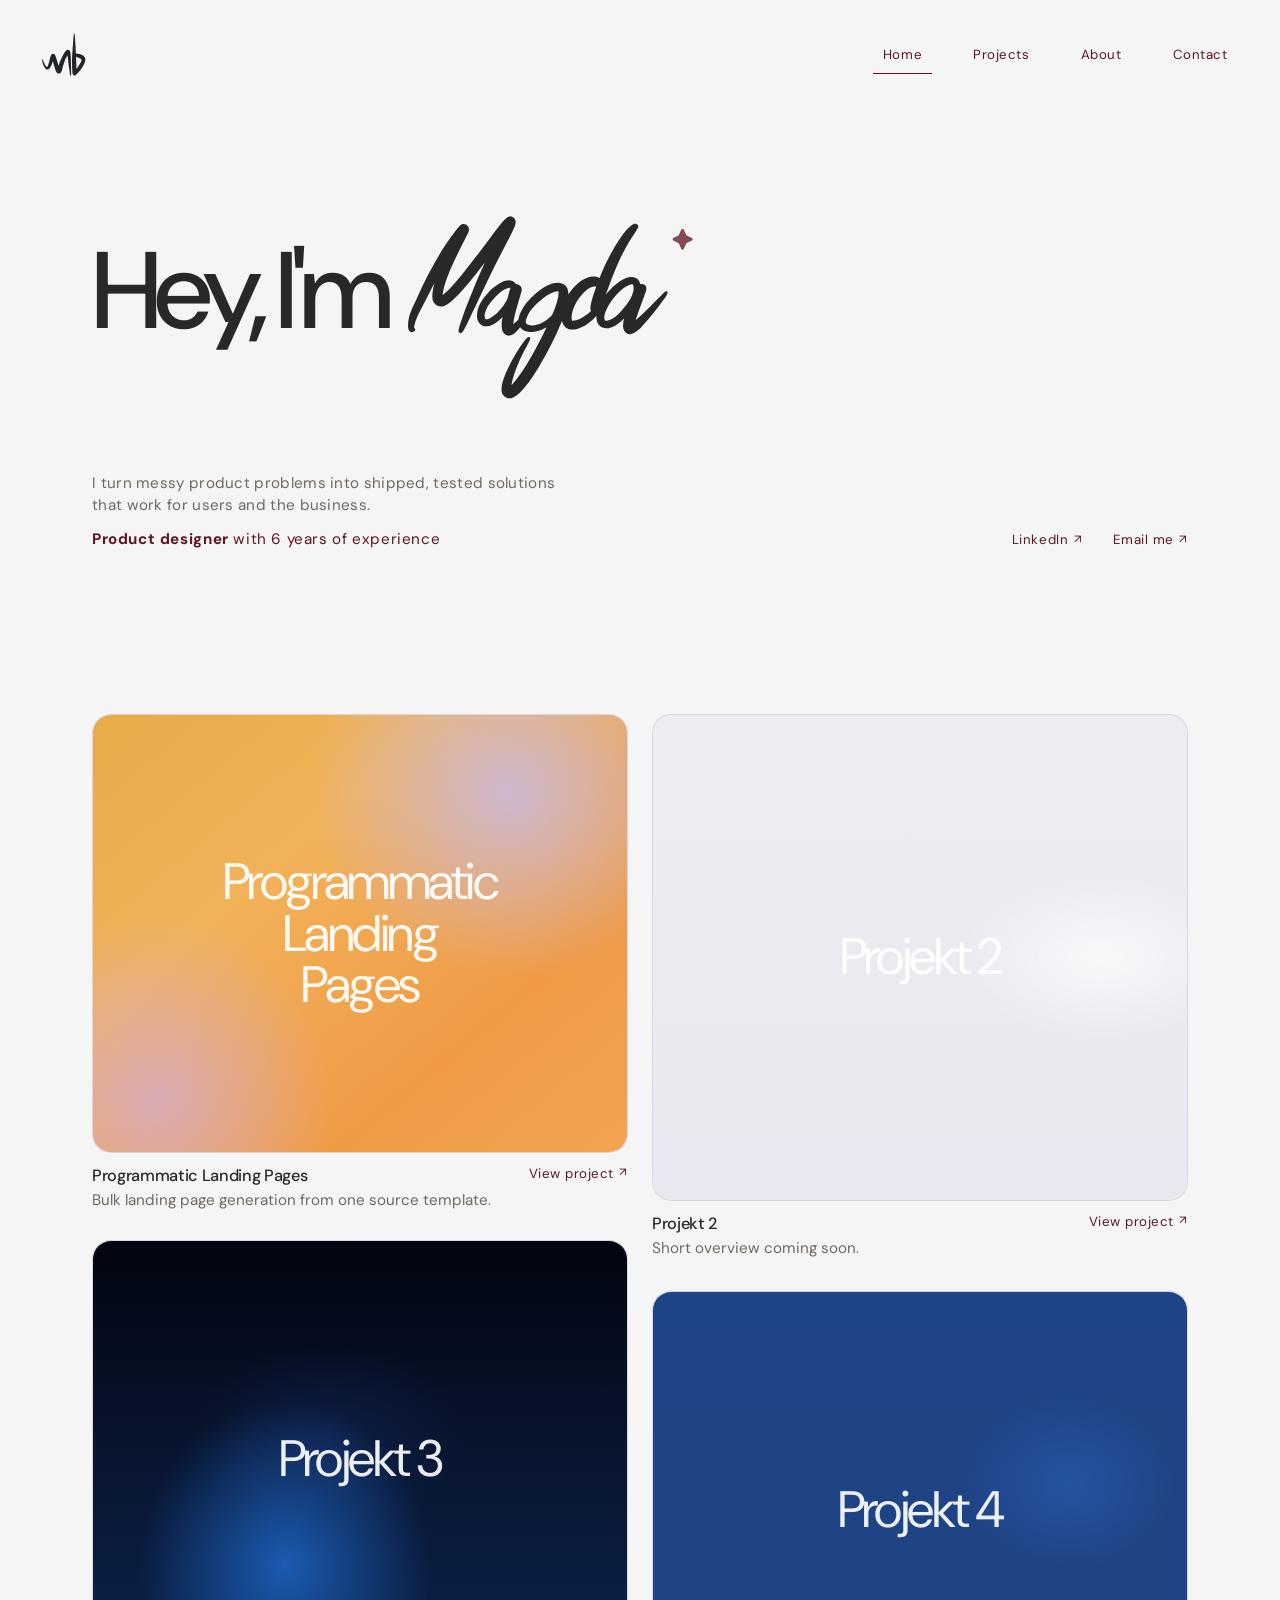
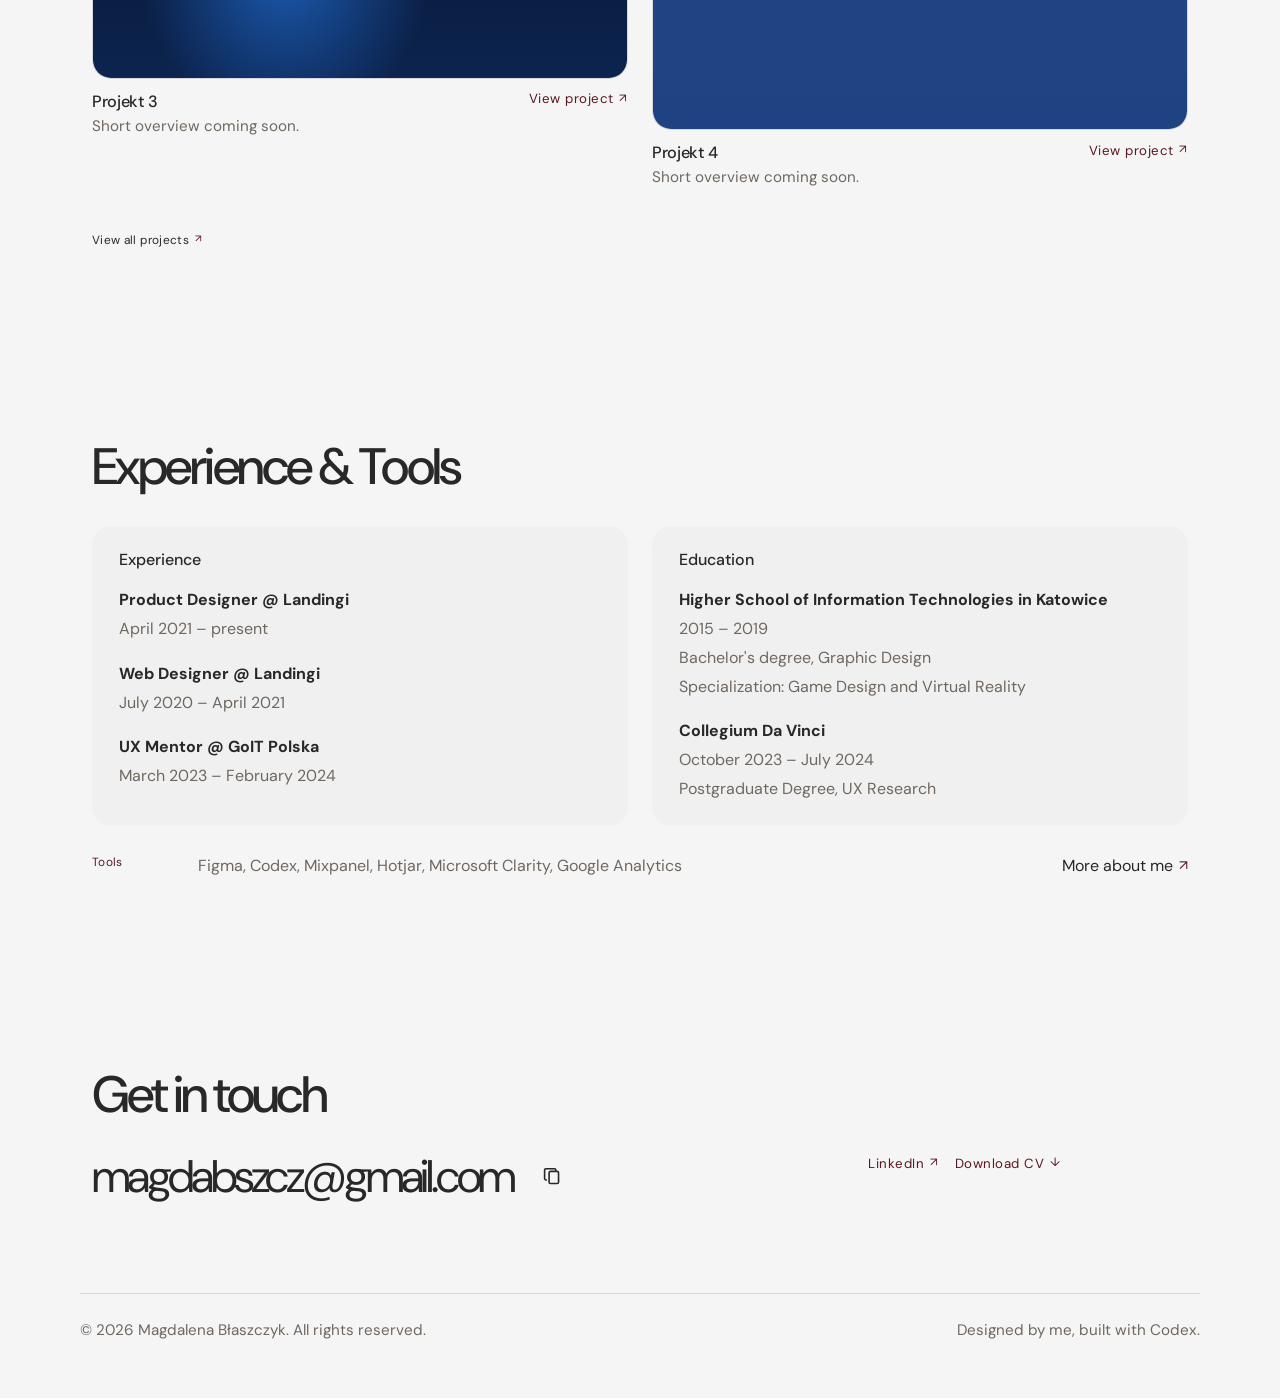
==== index.html @ 161ae2fd "Initial portfolio website" ====
<!DOCTYPE html>
<html lang="en">
  <head>
    <meta charset="UTF-8" />
    <meta name="viewport" content="width=device-width, initial-scale=1.0" />
    <title>Magdalena Błaszczyk | Product Designer</title>
    <meta
      name="description"
      content="Editorial portfolio website for Magdalena Błaszczyk, Product Designer."
    />
    <link rel="preconnect" href="https://fonts.googleapis.com" />
    <link rel="preconnect" href="https://fonts.gstatic.com" crossorigin />
    <link
      href="https://fonts.googleapis.com/css2?family=DM+Sans:wght@400;500;700&display=swap"
      rel="stylesheet"
    />
    <link
      href="https://cdn.jsdelivr.net/npm/bootstrap@5.3.3/dist/css/bootstrap.min.css"
      rel="stylesheet"
      integrity="sha384-QWTKZyjpPEjISv5WaRU9OFeRpok6YctnYmDr5pNlyT2bRjXh0JMhjY6hW+ALEwIH"
      crossorigin="anonymous"
    />
    <link rel="stylesheet" href="styles.css" />
  </head>
  <body data-page="home">
    <header class="site-header" id="site-header">
      <div class="container">
        <div class="header-shell">
          <a class="brand-mark" href="index.html" aria-label="Go to home page">
            <!-- TODO: Replace assets/logo.svg with your own final logo file if needed. -->
            <img
              src="assets/logo.svg"
              alt="Magdalena Błaszczyk logo"
              class="brand-logo"
              onerror="this.replaceWith(Object.assign(document.createElement('span'), {className: 'brand-fallback', textContent: 'MB'}));"
            />
          </a>

          <button
            class="nav-toggle"
            type="button"
            aria-expanded="false"
            aria-controls="site-nav"
            aria-label="Open navigation"
          >
            <span></span>
            <span></span>
          </button>

          <nav class="site-nav" id="site-nav" aria-label="Primary">
            <a class="nav-link is-active" href="index.html">Home</a>
            <a class="nav-link" href="projects.html">Projects</a>
            <a class="nav-link" href="about.html">About</a>
            <a class="nav-link" href="#contact">Contact</a>
          </nav>
        </div>
      </div>
    </header>

    <main id="main-content">
      <section class="hero-section section-space">
        <div class="container">
          <div class="hero-composition">
            <div class="hero-aside reveal">
              <h1 class="hero-title">
                <span class="hero-title-animated">
                  <span class="hero-title-hover-target" data-hover-name>
                    <span class="hero-title-text">Hey, I'm</span>
                    <span class="hero-name-hover">
                      <img
                        class="hero-name-image"
                        src="assets/images/magda-signature.svg"
                        alt="Magda"
                      />
                      <img
                        class="hero-name-star"
                        src="assets/images/star-accent.svg"
                        alt=""
                        aria-hidden="true"
                      />
                    </span>
                  </span>
                </span>
              </h1>
              <span class="hero-name-tooltip" data-name-tooltip>
                <span>On paper: Magdalena Błaszczyk.</span>
                <span>In real life: Magda.</span>
              </span>
            </div>
            <div class="hero-subcontent reveal">
              <p class="hero-meta-copy">
                I turn messy product problems into shipped, tested solutions that work for users and the business.
              </p>
              <div class="hero-bottom-row">
                <p class="hero-experience"><strong>Product designer</strong> with 6 years of experience</p>
                <div class="hero-meta-links" aria-label="Direct contact links">
                  <a
                    class="hero-meta-link"
                    href="https://www.linkedin.com/in/magdalenablaszczyk/"
                    target="_blank"
                    rel="noreferrer"
                  >
                    <span>LinkedIn</span>
                    <span class="hero-meta-link-icon" aria-hidden="true">↗</span>
                  </a>
                  <a class="hero-meta-link" href="mailto:magdabszcz@gmail.com" target="_blank" rel="noreferrer">
                    <span>Email me</span>
                    <span class="hero-meta-link-icon" aria-hidden="true">↗</span>
                  </a>
                </div>
              </div>
            </div>
          </div>
        </div>
      </section>

      <section class="section-space section-project-archive" aria-label="Featured projects">
        <div class="container">
          <div class="project-archive-grid">
            <!-- TODO: Replace placeholder visuals and short descriptions with real project content. -->
            <article class="archive-project reveal">
              <a
                class="archive-project-visual archive-project-visual-one"
                href="projects/programmatic-landing-pages/index.html"
                aria-label="Open Programmatic Landing Pages case study"
                data-cursor-tooltip="View project details"
              >
                <span class="archive-project-image-copy">Programmatic Landing Pages</span>
              </a>
              <div class="archive-project-meta">
                <div class="archive-project-copy">
                  <h2 class="archive-project-title">
                    <a href="projects/programmatic-landing-pages/index.html">Programmatic Landing Pages</a>
                  </h2>
                  <p class="archive-project-description">
                    Bulk landing page generation from one source template.
                  </p>
                </div>
                <a class="hero-meta-link archive-project-link" href="projects/programmatic-landing-pages/index.html">
                  <span>View project</span>
                  <span class="hero-meta-link-icon" aria-hidden="true">↗</span>
                </a>
              </div>
            </article>

            <!-- TODO: Add final project image and short description. -->
            <article class="archive-project reveal">
              <a
                class="archive-project-visual archive-project-visual-two"
                href="project-detail.html"
                aria-label="Open Projekt 2 case study"
                data-cursor-tooltip="View project details"
              >
                <span class="archive-project-image-copy">Projekt 2</span>
              </a>
              <div class="archive-project-meta">
                <div class="archive-project-copy">
                  <h2 class="archive-project-title"><a href="project-detail.html">Projekt 2</a></h2>
                  <p class="archive-project-description">Short overview coming soon.</p>
                </div>
                <a class="hero-meta-link archive-project-link" href="project-detail.html">
                  <span>View project</span>
                  <span class="hero-meta-link-icon" aria-hidden="true">↗</span>
                </a>
              </div>
            </article>

            <!-- TODO: Add final project image and short description. -->
            <article class="archive-project reveal">
              <a
                class="archive-project-visual archive-project-visual-three"
                href="project-detail.html"
                aria-label="Open Projekt 3 case study"
                data-cursor-tooltip="View project details"
              >
                <span class="archive-project-image-copy">Projekt 3</span>
              </a>
              <div class="archive-project-meta">
                <div class="archive-project-copy">
                  <h2 class="archive-project-title"><a href="project-detail.html">Projekt 3</a></h2>
                  <p class="archive-project-description">Short overview coming soon.</p>
                </div>
                <a class="hero-meta-link archive-project-link" href="project-detail.html">
                  <span>View project</span>
                  <span class="hero-meta-link-icon" aria-hidden="true">↗</span>
                </a>
              </div>
            </article>

            <!-- TODO: Add final project image and short description. -->
            <article class="archive-project reveal">
              <a
                class="archive-project-visual archive-project-visual-four"
                href="project-detail.html"
                aria-label="Open Projekt 4 case study"
                data-cursor-tooltip="View project details"
              >
                <span class="archive-project-image-copy">Projekt 4</span>
              </a>
              <div class="archive-project-meta">
                <div class="archive-project-copy">
                  <h2 class="archive-project-title"><a href="project-detail.html">Projekt 4</a></h2>
                  <p class="archive-project-description">Short overview coming soon.</p>
                </div>
                <a class="hero-meta-link archive-project-link" href="project-detail.html">
                  <span>View project</span>
                  <span class="hero-meta-link-icon" aria-hidden="true">↗</span>
                </a>
              </div>
            </article>
          </div>

          <div class="section-link archive-projects-more reveal">
            <a href="projects.html">View all projects</a>
          </div>
        </div>
      </section>

      <section class="section-space" aria-labelledby="about-preview-title">
        <div class="container">
          <div class="about-snapshot reveal">
            <div class="section-heading snapshot-heading">
              <h2 id="about-preview-title">Experience &amp; Tools</h2>
            </div>
            <div class="snapshot-columns">
              <article class="snapshot-card">
                <h3 class="snapshot-card-title">Experience</h3>
                <div class="snapshot-value snapshot-list">
                  <div class="snapshot-entry">
                    <p class="snapshot-entry-title">Product Designer @ Landingi</p>
                    <p>April 2021 – present</p>
                  </div>
                  <div class="snapshot-entry">
                    <p class="snapshot-entry-title">Web Designer @ Landingi</p>
                    <p>July 2020 – April 2021</p>
                  </div>
                  <div class="snapshot-entry">
                    <p class="snapshot-entry-title">UX Mentor @ GoIT Polska</p>
                    <p>March 2023 – February 2024</p>
                  </div>
                </div>
              </article>
              <article class="snapshot-card">
                <h3 class="snapshot-card-title">Education</h3>
                <div class="snapshot-value snapshot-list">
                  <div class="snapshot-entry">
                    <p class="snapshot-entry-title">
                      Higher School of Information Technologies in Katowice
                    </p>
                    <p>2015 – 2019</p>
                    <p>Bachelor's degree, Graphic Design</p>
                    <p>Specialization: Game Design and Virtual Reality</p>
                  </div>
                  <div class="snapshot-entry">
                    <p class="snapshot-entry-title">Collegium Da Vinci</p>
                    <p>October 2023 – July 2024</p>
                    <p>Postgraduate Degree, UX Research</p>
                  </div>
                </div>
              </article>
            </div>
            <div class="snapshot-tools-row">
              <div class="snapshot-tools-copy">
                <p class="label">Tools</p>
                <p>Figma, Codex, Mixpanel, Hotjar, Microsoft Clarity, Google Analytics</p>
              </div>
              <a class="text-link" href="about.html">More about me</a>
            </div>
          </div>
        </div>
      </section>

      <section class="section-space" id="contact" aria-labelledby="contact-title">
        <div class="container">
          <div class="contact-section reveal">
            <div class="contact-intro">
              <h2 id="contact-title">Get in touch</h2>
            </div>
            <div class="contact-grid">
              <div class="contact-primary">
                <div class="contact-email-row">
                  <a
                    class="contact-email contact-email-link"
                    href="mailto:magdabszcz@gmail.com"
                    target="_blank"
                    rel="noreferrer"
                    data-cursor-tooltip="Don't be shy and say hi"
                    >magdabszcz@gmail.com</a
                  >
                  <div class="contact-copy-wrap">
                    <button
                      class="contact-copy-icon"
                      type="button"
                      aria-label="Copy email"
                      data-copy-email
                    >
                      <svg viewBox="0 0 24 24" aria-hidden="true" focusable="false">
                        <path
                          d="M9 7.5C9 6.67157 9.67157 6 10.5 6H18C18.8284 6 19.5 6.67157 19.5 7.5V18C19.5 18.8284 18.8284 19.5 18 19.5H10.5C9.67157 19.5 9 18.8284 9 18V7.5Z"
                        ></path>
                        <path
                          d="M6 15.5H5.5C4.67157 15.5 4 14.8284 4 14V4.5C4 3.67157 4.67157 3 5.5 3H15C15.8284 3 16.5 3.67157 16.5 4.5V5"
                        ></path>
                      </svg>
                    </button>
                    <p class="copy-feedback" data-copy-feedback aria-live="polite">Copy email</p>
                  </div>
                </div>
              </div>
              <div class="contact-links">
                <a
                  class="hero-meta-link contact-side-link"
                  href="https://www.linkedin.com/in/magdalenablaszczyk/"
                  target="_blank"
                  rel="noreferrer"
                >
                  <span>LinkedIn</span>
                  <span class="hero-meta-link-icon" aria-hidden="true">↗</span>
                </a>
                <!-- TODO: Replace the placeholder CV file at assets/Magdalena-Blaszczyk-CV.pdf with your real CV. -->
                <a
                  class="hero-meta-link contact-side-link"
                  href="assets/Magdalena-Blaszczyk-CV.pdf"
                  target="_blank"
                  rel="noreferrer"
                >
                  <span>Download CV</span>
                  <span class="hero-meta-link-icon" aria-hidden="true">↓</span>
                </a>
              </div>
            </div>
          </div>
        </div>
      </section>
    </main>

    <footer class="site-footer">
      <div class="container footer-shell">
        <p>© 2026 Magdalena Błaszczyk. All rights reserved.</p>
        <p>Designed by me, built with Codex.</p>
      </div>
    </footer>

    <script src="script.js"></script>
  </body>
</html>
---- styles.css ----
:root {
  --bg: #f5f5f5;
  --bg-soft: #fafafa;
  --surface: rgba(255, 255, 255, 0.84);
  --surface-strong: rgba(255, 255, 255, 0.94);
  --text: #282828;
  --muted: #6f6861;
  --line: rgba(30, 29, 27, 0.13);
  --line-soft: rgba(30, 29, 27, 0.08);
  --accent: #5a1622;
  --accent-soft: rgba(90, 22, 34, 0.08);
  --shadow: 0 18px 40px rgba(30, 29, 27, 0.04);
  --radius: 6px;
  --radius-sm: 6px;
  --container: 1120px;
  --header-container: 1260px;
  --header-height: 88px;
  --transition: 220ms ease;
}

*,
*::before,
*::after {
  box-sizing: border-box;
}

html {
  scroll-behavior: smooth;
}

body {
  margin: 0;
  font-family: "DM Sans", Inter, "Helvetica Neue", Arial, sans-serif;
  background: var(--bg);
  color: var(--text);
  line-height: 1.6;
  text-rendering: optimizeLegibility;
  min-height: 100vh;
  position: relative;
}

body::before {
  content: "";
  position: fixed;
  inset: 0;
  pointer-events: none;
  opacity: 0.045;
  background-image:
    radial-gradient(circle at 20% 20%, rgba(30, 29, 27, 0.06) 0.55px, transparent 0.8px),
    radial-gradient(circle at 50% 50%, rgba(30, 29, 27, 0.02) 0.35px, transparent 0.68px);
  background-size: 18px 18px, 22px 22px;
}

body.nav-open {
  overflow: hidden;
}

img {
  max-width: 100%;
  display: block;
}

a,
button {
  transition:
    color var(--transition),
    background-color var(--transition),
    border-color var(--transition),
    transform var(--transition),
    box-shadow var(--transition),
    opacity var(--transition);
}

a {
  color: inherit;
  text-decoration: none;
}

a:hover {
  color: var(--accent);
}

button {
  font: inherit;
  cursor: pointer;
}

a:focus-visible,
button:focus-visible {
  outline: 2px solid var(--accent);
  outline-offset: 4px;
}

.container {
  max-width: var(--container);
}

.site-header .container {
  max-width: var(--header-container);
}

.section-space {
  padding: 5.75rem 0;
}

.section-tight-top {
  padding-top: 1rem;
}

.site-header {
  position: sticky;
  top: 0;
  z-index: 30;
  padding: 1rem 0;
}

.header-shell {
  display: flex;
  align-items: center;
  justify-content: space-between;
  gap: 1rem;
  padding: 0.68rem 1.15rem 0.68rem 0.85rem;
  background: transparent;
  backdrop-filter: blur(0);
  -webkit-backdrop-filter: blur(0);
  border: 2px solid transparent;
  border-radius: 100px;
  box-shadow: none;
  min-height: 72px;
  transition:
    background-color var(--transition),
    backdrop-filter var(--transition),
    border-color var(--transition),
    box-shadow var(--transition),
    min-height var(--transition),
    padding var(--transition);
}

.site-header.is-scrolled .header-shell,
.site-header.is-open .header-shell {
  background: rgba(255, 255, 255, 0.85);
  backdrop-filter: blur(12px);
  -webkit-backdrop-filter: blur(12px);
  border-color: rgba(255, 255, 255, 0.15);
  box-shadow: 0 14px 34px rgba(30, 29, 27, 0.05);
  min-height: 64px;
  padding-top: 0.5rem;
  padding-bottom: 0.5rem;
}

.brand-mark {
  flex-shrink: 0;
}

.brand-logo,
.brand-fallback {
  width: 52px;
  height: 52px;
  border-radius: 12px;
}

.brand-fallback {
  display: inline-flex;
  align-items: center;
  justify-content: center;
  background: var(--surface-strong);
  border: 1px solid var(--line);
  color: var(--accent);
  font-weight: 700;
  letter-spacing: 0.06em;
}

.site-nav {
  display: flex;
  align-items: center;
  gap: 1.9rem;
}

.nav-link {
  position: relative;
  display: inline-flex;
  align-items: center;
  padding: 0.45rem 0.65rem;
  border-radius: 999px;
  color: var(--accent);
  text-transform: none;
  letter-spacing: 0.04em;
  font-size: 0.83rem;
  line-height: 1;
  transition:
    color var(--transition),
    background-color var(--transition);
}

.nav-link::after {
  content: "";
  position: absolute;
  left: 0;
  bottom: -0.32rem;
  width: 100%;
  height: 1px;
  background: currentColor;
  transform: scaleX(0);
  transform-origin: left center;
  transition: transform 220ms ease;
}

.nav-link.is-active,
.nav-link:hover,
.nav-link:focus-visible {
  color: var(--accent);
}

.nav-link.is-active::after,
.nav-link:hover::after,
.nav-link:focus-visible::after {
  transform: scaleX(1);
}

.nav-toggle {
  display: none;
  width: 52px;
  height: 52px;
  border-radius: 50%;
  border: 1px solid var(--line);
  background: transparent;
  padding: 0;
  align-items: center;
  justify-content: center;
  flex-direction: column;
  gap: 0.32rem;
}

.nav-toggle span {
  width: 18px;
  height: 1.5px;
  background: var(--text);
  display: block;
}

.hero-section {
  padding-top: 5rem;
  position: relative;
}

.hero-composition {
  display: grid;
  grid-template-columns: 1fr;
  gap: 0;
  align-items: start;
  position: relative;
  z-index: 1;
  min-height: 400px;
}

.hero-aside {
  min-width: 0;
  padding-top: 0.65rem;
  padding-left: 0;
}

.hero-subcontent {
  display: flex;
  flex-direction: column;
  gap: 1rem;
  margin-top: 2.15rem;
  min-width: 0;
}

.hero-meta-copy {
  margin: 0;
  max-width: 30.5rem;
  color: var(--muted);
  font-size: 0.95rem;
  line-height: 1.4;
  text-transform: none;
  letter-spacing: 0.02em;
}

.hero-bottom-row {
  display: flex;
  align-items: center;
  justify-content: space-between;
  gap: 2rem;
  width: 100%;
}

.hero-meta-links {
  display: flex;
  align-items: center;
  justify-content: flex-end;
  gap: 1.9rem;
}

.hero-meta-link {
  position: relative;
  display: inline-flex;
  align-items: center;
  gap: 0.35rem;
  color: var(--accent);
  text-transform: none;
  letter-spacing: 0.04em;
  font-size: 0.83rem;
  line-height: 1;
}

.hero-meta-link::after {
  content: "";
  position: absolute;
  left: 0;
  bottom: -0.32rem;
  width: 100%;
  height: 1px;
  background: currentColor;
  transform: scaleX(0);
  transform-origin: left center;
  transition: transform 220ms ease;
}

.hero-meta-link-icon {
  font-size: 0.9em;
  line-height: 1;
}

.hero-meta-link:hover,
.hero-meta-link:focus-visible {
  color: var(--accent);
}

.hero-meta-link:hover::after,
.hero-meta-link:focus-visible::after {
  transform: scaleX(1);
}

.eyebrow,
.label,
.project-number,
.timeline-years,
.back-link,
.section-link a,
.project-record-label {
  color: var(--accent);
  text-transform: none;
  letter-spacing: 0.03em;
  font-size: 0.74rem;
}

.hero-title,
.page-title {
  font-size: clamp(4.1rem, 8.5vw, 8.1rem);
  line-height: 0.88;
  letter-spacing: -0.065em;
  margin: 0;
  max-width: 8.5ch;
}

.hero-title {
  position: relative;
  display: inline-block;
  max-width: none;
  overflow: visible;
}

.hero-title-animated {
  max-width: none;
  display: inline-block;
  position: relative;
  z-index: 1;
  font-size: clamp(4.45rem, 8.5vw, 7.35rem);
  line-height: 1.02;
  white-space: nowrap;
  padding-right: 0.22em;
  padding-bottom: 0.12em;
  animation: heroRevealSlide 900ms cubic-bezier(0.22, 1, 0.36, 1) 120ms both;
}

.hero-title-hover-target {
  display: inline-flex;
  align-items: center;
  gap: 0;
  cursor: default;
}

.hero-title-text {
  display: block;
}

.hero-name-hover {
  position: relative;
  display: inline-block;
  margin-left: 0.19em;
  padding-right: 0.18em;
  cursor: default;
  overflow: visible;
  vertical-align: baseline;
}

.hero-name-image {
  display: block;
  width: 260px;
  height: auto;
  object-fit: contain;
  transform: translateY(0.15em);
  user-select: none;
  -webkit-user-drag: none;
}

.hero-name-star {
  position: absolute;
  top: 0.3em;
  right: 0.04em;
  width: 0.2em;
  height: 0.2em;
  transform: translate(48%, -20%);
  transform-origin: 50% 50%;
  opacity: 0.92;
  pointer-events: none;
  animation: heroStarSpin 10s linear infinite;
}

.hero-name-tooltip {
  display: none;
}

.hero-name-tooltip-floating {
  position: fixed;
  left: 0;
  top: 0;
  z-index: 50;
  display: grid;
  gap: 0.28rem;
  width: max-content;
  max-width: none;
  padding: 0.85rem 1rem 0.9rem;
  background: rgba(255, 255, 255, 0.85);
  color: var(--text);
  font-size: 0.88rem;
  line-height: 1.4;
  letter-spacing: -0.012em;
  white-space: nowrap;
  border-radius: 12px;
  box-shadow: 0 14px 34px rgba(30, 29, 27, 0.05);
  border: 2px solid rgba(255, 255, 255, 0.15);
  opacity: 0;
  visibility: hidden;
  transition:
    opacity 180ms ease,
    visibility 180ms ease;
  pointer-events: none;
  backdrop-filter: blur(12px);
  -webkit-backdrop-filter: blur(12px);
}

.hero-name-tooltip-floating span:first-child {
  color: var(--text);
}

.hero-name-tooltip-floating span:last-child {
  color: var(--accent);
}

.hero-name-tooltip-floating.is-active {
  opacity: 1;
  visibility: visible;
}

.hero-name-tooltip-floating-single {
  display: inline-flex;
  align-items: center;
  gap: 0;
  padding: 0.7rem 0.9rem 0.76rem;
  line-height: 1;
}

.hero-aside-copy {
  margin: 1.4rem 0 0;
  max-width: 38rem;
  color: var(--muted);
  font-size: 0.98rem;
  line-height: 1.42;
}

.hero-experience {
  margin: 0;
  color: var(--accent);
  text-transform: none;
  letter-spacing: 0.04em;
  font-size: 0.95rem;
  line-height: 1;
}

.hero-experience strong {
  font-weight: 700;
}

.project-record-meta p,
.project-facts p {
  margin: 0;
  color: var(--muted);
}

.project-record-meta span,
.project-facts span {
  display: block;
  margin-bottom: 0.25rem;
  color: var(--accent);
  text-transform: none;
  letter-spacing: 0.03em;
  font-size: 0.72rem;
}

.hero-copy,
.page-intro-copy,
.about-preview,
.case-study-block,
.about-block {
  font-size: 1.05rem;
}

.hero-copy p,
.page-intro-copy,
.about-preview > p,
.case-study-block p,
.about-block p {
  color: var(--muted);
}

.hero-links,
.contact-actions,
.contact-cta {
  display: flex;
  flex-wrap: wrap;
  gap: 1rem 1.4rem;
  margin-top: 1.6rem;
}

.text-link,
.back-link,
.next-project a,
.section-link a {
  display: inline-flex;
  align-items: center;
  gap: 0.4rem;
  color: var(--text);
}

.text-link::after,
.back-link::after,
.next-project a::after,
.section-link a::after {
  content: "↗";
  color: var(--accent);
  font-size: 0.88em;
  transform: translateY(-1px);
}

.button-link {
  display: inline-flex;
  align-items: center;
  justify-content: center;
  min-height: 50px;
  padding: 0.9rem 1.35rem;
  border-radius: 999px;
  border: 1px solid var(--line);
}

.button-link-primary {
  background: var(--accent);
  color: #f8f4f0;
  border-color: var(--accent);
}

.button-link-primary:hover {
  color: #f8f4f0;
  transform: translateY(-1px);
}

.button-link-secondary {
  background: rgba(255, 251, 247, 0.55);
  color: var(--text);
}

.button-link-secondary:hover {
  background: rgba(255, 251, 247, 0.82);
}

.section-heading {
  margin-bottom: 3rem;
}

.section-heading h2,
.contact-intro h2 {
  font-size: clamp(2.25rem, 4vw, 3.25rem);
  line-height: 1.02;
  letter-spacing: -0.05em;
  margin: 0.35rem 0 0;
  max-width: 14ch;
}

.section-project-archive {
  padding-top: 2rem;
}

.project-archive-grid {
  display: grid;
  grid-template-columns: repeat(2, minmax(0, 1fr));
  gap: 2rem 1.5rem;
}

.archive-project {
  min-width: 0;
}

.archive-project-visual {
  position: relative;
  display: block;
  overflow: hidden;
  border: 1px solid rgba(30, 29, 27, 0.08);
  background: #e9e7ec;
  aspect-ratio: 1.22 / 1;
  border-radius: 1.2rem;
}

.archive-project-visual::before {
  content: "";
  position: absolute;
  inset: 0;
  transition:
    transform 320ms ease,
    filter 320ms ease,
    opacity 320ms ease;
}

.archive-project-visual::after {
  content: "";
  position: absolute;
  inset: 0;
  background: rgba(255, 255, 255, 0.1);
  opacity: 0;
  transition: opacity 320ms ease;
}

.archive-project-visual:hover::before,
.archive-project-visual:focus-visible::before {
  transform: scale(1.02);
  filter: saturate(1.04);
}

.archive-project-visual:hover::after,
.archive-project-visual:focus-visible::after {
  opacity: 1;
}

.archive-project-visual-one::before {
  background:
    radial-gradient(52% 58% at 78% 18%, rgba(198, 187, 233, 0.84) 0%, rgba(198, 187, 233, 0) 72%),
    radial-gradient(44% 56% at 12% 88%, rgba(207, 172, 224, 0.7) 0%, rgba(207, 172, 224, 0) 75%),
    linear-gradient(140deg, #e9aa47 0%, #f2b259 34%, #ef9b46 72%, #f2a451 100%);
}

.archive-project-visual-two::before {
  background:
    radial-gradient(38% 24% at 84% 50%, rgba(255, 255, 255, 0.65) 0%, rgba(255, 255, 255, 0) 70%),
    linear-gradient(180deg, #efedf3 0%, #e9e7ef 100%);
}

.archive-project:nth-child(2) .archive-project-visual {
  aspect-ratio: 1.1 / 1;
}

.archive-project:nth-child(3) {
  margin-top: -3.2rem;
}

.archive-project-visual-three::before {
  background:
    radial-gradient(44% 60% at 36% 74%, rgba(38, 130, 248, 0.62) 0%, rgba(38, 130, 248, 0) 62%),
    radial-gradient(34% 30% at 44% 46%, rgba(16, 35, 81, 0.7) 0%, rgba(16, 35, 81, 0) 74%),
    linear-gradient(180deg, #020510 0%, #08142d 45%, #0c244f 100%);
}

.archive-project-visual-four::before {
  background:
    radial-gradient(20% 20% at 78% 44%, rgba(57, 127, 230, 0.26) 0%, rgba(57, 127, 230, 0) 100%),
    linear-gradient(180deg, #1f4589 0%, #1f4382 100%);
}

.archive-project-image-copy {
  position: absolute;
  inset: 50% auto auto 50%;
  transform: translate(-50%, -50%);
  z-index: 1;
  color: rgba(255, 255, 255, 0.92);
  font-size: clamp(2.4rem, 4vw, 3.5rem);
  line-height: 1;
  letter-spacing: -0.05em;
  text-align: center;
}

.archive-project-meta {
  display: flex;
  align-items: flex-start;
  justify-content: space-between;
  gap: 1.5rem;
  padding-top: 0.8rem;
}

.archive-project-copy {
  min-width: 0;
}

.archive-project-title {
  margin: 0;
  font-size: 1.02rem;
  line-height: 1.25;
  letter-spacing: -0.02em;
}

.archive-project-title a:hover {
  color: var(--text);
}

.archive-project-description {
  margin: 0.25rem 0 0;
  color: var(--muted);
  font-size: 0.95rem;
  line-height: 1.35;
}

.archive-project-link {
  flex-shrink: 0;
  margin-top: 0.05rem;
}

.archive-projects-more {
  margin-top: 2.75rem;
}

.project-featured-list {
  display: grid;
  gap: 4rem;
}

.project-feature {
  display: grid;
  gap: 2rem;
  align-items: center;
  padding-top: 2rem;
  border-top: 1px solid var(--line);
  position: relative;
}

.project-feature::before {
  content: "";
  position: absolute;
  left: 0;
  top: 2rem;
  width: 24px;
  height: 1px;
  background: rgba(90, 22, 34, 0.6);
}

.project-feature-one {
  grid-template-columns: minmax(0, 0.84fr) minmax(0, 1.16fr);
}

.project-feature-two {
  grid-template-columns: minmax(0, 1.02fr) minmax(0, 0.82fr);
}

.project-feature-three {
  grid-template-columns: minmax(0, 0.9fr) minmax(0, 1.1fr);
}

.project-feature-copy {
  min-width: 0;
}

.project-heading-row {
  display: grid;
  grid-template-columns: auto 1fr;
  gap: 1.1rem;
  align-items: start;
}

.project-index-number {
  font-size: clamp(2rem, 4vw, 3.6rem);
  line-height: 0.9;
  letter-spacing: -0.06em;
  color: rgba(90, 22, 34, 0.56);
  margin: 0.2rem 0 0;
}

.project-title {
  font-size: clamp(1.9rem, 3vw, 2.75rem);
  line-height: 1;
  letter-spacing: -0.05em;
  margin: 0;
}

.project-description,
.project-card p:not(.project-number):not(.project-tag-line) {
  color: var(--muted);
}

.project-description {
  margin: 0.8rem 0 0;
  max-width: 31rem;
  font-size: 1rem;
}

.project-record-meta {
  display: grid;
  grid-template-columns: repeat(2, minmax(0, 1fr));
  gap: 0.85rem 1.5rem;
  margin: 1.8rem 0 1.3rem;
  max-width: 30rem;
}

.section-link {
  margin-top: 2.4rem;
}

.project-visual {
  display: block;
}

.project-visual-wide .project-image-placeholder {
  aspect-ratio: 16 / 10;
}

.project-visual-tall .project-image-placeholder {
  aspect-ratio: 5 / 6.2;
}

.project-visual-medium .project-image-placeholder {
  aspect-ratio: 4 / 3;
}

.about-snapshot {
  padding-top: 0;
}

.snapshot-heading {
  margin-bottom: 2rem;
}

.snapshot-columns {
  display: grid;
  grid-template-columns: repeat(2, minmax(0, 1fr));
  gap: 1.5rem;
  margin-bottom: 1.7rem;
}

.snapshot-card {
  padding: 1.55rem 1.7rem;
  border-radius: 1.2rem;
  background: #f0f0f0;
}

.snapshot-card-title {
  margin: 0;
  font-size: 1rem;
  line-height: 1.3;
}

.snapshot-value p {
  margin: 0;
}

.snapshot-list {
  display: grid;
  gap: 1.2rem;
  margin-top: 1rem;
}

.snapshot-entry-title {
  color: var(--text);
  font-weight: 700;
}

.snapshot-entry p:not(.snapshot-entry-title) {
  color: var(--muted);
}

.snapshot-entry p + p {
  margin-top: 0.2rem;
}

.snapshot-value p:last-child,
.snapshot-tools-copy p:last-child {
  color: var(--muted);
}

.snapshot-tools-row {
  display: flex;
  align-items: flex-start;
  justify-content: space-between;
  gap: 1.5rem;
}

.snapshot-tools-copy {
  display: grid;
  grid-template-columns: minmax(5.5rem, auto) minmax(0, 1fr);
  gap: 1.15rem;
  min-width: 0;
}

.snapshot-tools-copy p {
  margin: 0;
}

.info-grid {
  display: grid;
  grid-template-columns: repeat(2, minmax(0, 1fr));
  gap: 1.75rem;
  margin: 2rem 0;
}

.contact-section {
  padding-top: 0;
}

.contact-intro {
  margin-bottom: 2rem;
}

.contact-grid {
  display: grid;
  grid-template-columns: minmax(0, 1.35fr) minmax(12rem, 0.58fr);
  gap: 2rem;
  align-items: start;
}

.contact-primary {
  min-width: 0;
}

.contact-email {
  font-size: clamp(1.7rem, 3.7vw, 2.85rem);
  letter-spacing: -0.07em;
  line-height: 0.96;
  margin: 0;
}

.contact-email-row {
  display: flex;
  align-items: center;
  gap: 0.9rem;
  flex-wrap: wrap;
}

.contact-email-link {
  position: relative;
}

.contact-email-link:hover,
.contact-email-link:focus-visible {
  color: var(--accent);
}

.contact-copy-wrap {
  position: relative;
  display: inline-flex;
  align-items: center;
}

.contact-copy-icon {
  display: inline-flex;
  align-items: center;
  justify-content: center;
  width: 3rem;
  height: 3rem;
  padding: 0;
  border: 0;
  border-radius: 999px;
  background: transparent;
  color: var(--text);
}

.contact-copy-icon svg {
  width: 1.35rem;
  height: 1.35rem;
  fill: none;
  stroke: currentColor;
  stroke-width: 1.8;
  stroke-linecap: round;
  stroke-linejoin: round;
}

.contact-copy-icon:hover,
.contact-copy-icon:focus-visible {
  color: var(--accent);
}

.contact-links {
  display: flex;
  flex-wrap: wrap;
  align-items: center;
  gap: 1rem;
  justify-items: start;
  padding-top: 0.25rem;
}

.contact-side-link {
  font-size: 0.83rem;
}

.copy-feedback {
  position: absolute;
  left: 50%;
  bottom: calc(100% + 0.65rem);
  margin: 0;
  padding: 0.5rem 0.8rem;
  border-radius: 999px;
  background: rgba(255, 255, 255, 0.85);
  border: 2px solid rgba(255, 255, 255, 0.15);
  backdrop-filter: blur(12px);
  -webkit-backdrop-filter: blur(12px);
  box-shadow: 0 14px 34px rgba(30, 29, 27, 0.05);
  color: var(--text);
  font-size: 0.88rem;
  line-height: 1;
  white-space: nowrap;
  opacity: 0;
  pointer-events: none;
  transform: translateX(-50%) translateY(8px);
  transition:
    opacity 180ms ease,
    transform 180ms ease;
}

.copy-feedback.is-visible {
  opacity: 1;
  transform: translateX(-50%) translateY(0);
}

.copy-feedback.is-success {
  color: #2f7d4a;
}

.footer-shell {
  display: flex;
  flex-wrap: wrap;
  justify-content: space-between;
  gap: 1rem;
  padding: 1.5rem 0 2.5rem;
  border-top: 1px solid var(--line);
  color: var(--muted);
  font-size: 0.95rem;
}

.page-intro {
  padding-top: 4rem;
}

.project-grid {
  display: grid;
  grid-template-columns: repeat(3, minmax(0, 1fr));
  gap: 1.5rem;
}

.project-card {
  padding: 1.35rem;
  border: 1px solid rgba(30, 29, 27, 0.08);
  background: rgba(255, 255, 255, 0.42);
}

.project-card-link {
  display: grid;
  gap: 1rem;
}

.project-card h2,
.case-study-block h2,
.about-block h2 {
  font-size: clamp(1.45rem, 2.6vw, 2.3rem);
  line-height: 1.08;
  letter-spacing: -0.04em;
  margin: 0;
}

.project-tag-line {
  color: var(--text);
  margin: 0;
}

.tag-list {
  display: flex;
  flex-wrap: wrap;
  gap: 0.6rem;
}

.tag-list span {
  display: inline-flex;
  align-items: center;
  min-height: 34px;
  padding: 0.45rem 0.75rem;
  border-radius: 999px;
  color: var(--accent);
  background: rgba(255, 255, 255, 0.56);
  border: 1px solid rgba(30, 29, 27, 0.08);
  font-size: 0.88rem;
}

.back-link {
  margin-bottom: 1.5rem;
}

.case-study-hero figcaption {
  margin-top: 0.85rem;
  color: var(--muted);
  font-size: 0.95rem;
}

.project-image-placeholder {
  aspect-ratio: 16 / 10;
  border: 1px solid rgba(30, 29, 27, 0.08);
  background:
    linear-gradient(135deg, rgba(255, 255, 255, 0.9), rgba(90, 22, 34, 0.03)),
    linear-gradient(180deg, rgba(30, 29, 27, 0.03), rgba(30, 29, 27, 0.01));
  display: flex;
  align-items: flex-end;
  justify-content: flex-start;
  padding: 1.1rem;
  color: var(--muted);
  font-size: 0.92rem;
  box-shadow: var(--shadow);
}

.project-image-large {
  min-height: 28rem;
}

.case-study-layout,
.about-layout {
  display: grid;
  gap: 2rem;
}

.case-study-block,
.about-block {
  max-width: 46rem;
  padding-top: 1.4rem;
  border-top: 1px solid var(--line);
}

.case-study-gallery {
  display: grid;
  grid-template-columns: repeat(2, minmax(0, 1fr));
  gap: 1.25rem;
}

.project-page-hero {
  padding-bottom: 3rem;
}

.project-page-kicker {
  margin: 0 0 0.85rem;
  color: var(--muted);
  font-size: 0.95rem;
}

.project-page-title {
  max-width: 10ch;
  margin-bottom: 6.2rem;
  font-size: clamp(3.2rem, 7.1vw, 6rem);
  line-height: 0.92;
}

.project-page-intro-grid {
  display: grid;
  grid-template-columns: minmax(17rem, 0.9fr) minmax(0, 1.1fr);
  gap: 2.8rem;
  align-items: start;
}

.project-page-meta-card {
  padding: 1.9rem 2rem;
  border-radius: 1.2rem;
  background: #f0f0f0;
  border: 0;
}

.project-page-meta-row {
  display: grid;
  grid-template-columns: minmax(5.4rem, 0.34fr) minmax(0, 1fr);
  gap: 1.3rem;
  padding: 1rem 0;
  border-top: 1px solid rgba(30, 29, 27, 0.08);
}

.project-page-meta-row:first-child {
  padding-top: 0;
  border-top: 0;
}

.project-page-meta-row:last-child {
  padding-bottom: 0;
}

.project-page-meta-label {
  margin: 0;
  color: var(--muted);
  font-size: 0.98rem;
  line-height: 1.45;
  text-transform: none;
  letter-spacing: 0.03em;
}

.project-page-meta-value p {
  margin: 0;
}

.project-page-meta-value p + p {
  margin-top: 0.2rem;
}

.project-page-meta-scope {
  display: grid;
  grid-template-columns: repeat(2, minmax(0, 1fr));
  gap: 0.3rem 1rem;
}

.project-page-inline-link {
  display: inline-flex;
  align-items: center;
  gap: 0.35rem;
}

.project-page-inline-link::after {
  content: "↗";
  color: var(--accent);
  font-size: 0.88em;
}

.project-page-summary {
  display: grid;
  gap: 2.1rem;
}

.project-page-summary-block h2,
.project-page-summary-note h2 {
  margin: 0 0 0.55rem;
  color: var(--text);
  font-size: 0.98rem;
  line-height: 1.5;
  text-transform: none;
  letter-spacing: 0.03em;
  font-weight: 700;
}

.project-page-summary-block p,
.project-page-summary-note p {
  margin: 0;
  color: var(--muted);
  font-size: 0.98rem;
  line-height: 1.5;
}

.project-page-summary-note {
  margin-top: 2rem;
  margin-bottom: 4rem;
  padding-left: 1.2rem;
  border-left: 3px solid rgba(90, 22, 34, 0.9);
}

.project-page-visual-gallery-shell {
  display: grid;
  gap: 3rem;
  padding: 0;
  border: 0;
  background: transparent;
}

.project-page-visual-card {
  padding: 4.8rem;
  border-radius: 1.2rem;
  background: #f0f0f0;
}

.project-page-visual-image {
  display: block;
  width: 100%;
  height: auto;
  border-radius: 1.2rem;
}

.project-page-visual figcaption {
  margin-top: 0.95rem;
  color: var(--muted);
  font-size: 0.95rem;
}

.project-page-split-section {
  display: grid;
  grid-template-columns: minmax(7rem, 0.19fr) minmax(0, 1fr);
  gap: 1.8rem;
  padding-top: 2.1rem;
  border-top: 1px solid rgba(30, 29, 27, 0.1);
}

.project-page-split-section:first-child {
  padding-top: 0;
  border-top: 0;
}

.project-page-split-section + .project-page-split-section {
  margin-top: 3.2rem;
}

.project-page-section-label {
  margin: 0.2rem 0 0;
  color: var(--muted);
  font-size: 0.83rem;
  line-height: 1.4;
  text-transform: none;
  letter-spacing: 0.03em;
}

.project-page-section-title {
  margin: 0;
  font-size: clamp(2rem, 4.1vw, 3.2rem);
  line-height: 0.98;
  letter-spacing: -0.065em;
}

.project-page-process-grid {
  display: grid;
  grid-template-columns: repeat(3, minmax(0, 1fr));
  gap: 1rem;
  margin-top: 1.6rem;
}

.project-page-process-card {
  padding: 1.2rem 1.25rem 1.35rem;
  border-radius: 1.2rem;
  background: #f0f0f0;
  border: 0;
}

.project-page-process-card h3 {
  margin: 0 0 0.65rem;
  color: var(--muted);
  font-size: 0.83rem;
  line-height: 1.4;
  text-transform: none;
  letter-spacing: 0.03em;
}

.project-page-process-card p {
  margin: 0;
  color: var(--muted);
  font-size: 0.98rem;
  line-height: 1.45;
}

.project-page-role-list {
  margin: 1.55rem 0 0;
  padding: 0;
  list-style: none;
  columns: 2;
  column-gap: 2rem;
}

.project-page-role-list li {
  break-inside: avoid;
  position: relative;
  margin: 0 0 0.9rem;
  padding-left: 1.15rem;
  color: var(--muted);
  font-size: 0.98rem;
  line-height: 1.45;
}

.project-page-role-list li::before {
  content: "";
  position: absolute;
  left: 0;
  top: 0.62rem;
  width: 0.38rem;
  height: 0.38rem;
  border-radius: 50%;
  background: rgba(90, 22, 34, 0.88);
}

.project-page-value-box {
  margin-top: 1.55rem;
  padding: 1.9rem 2rem;
  border-radius: 1.2rem;
  background: rgba(17, 17, 17, 1);
}

.project-page-value-box p {
  margin: 0;
  max-width: 48rem;
  color: rgba(255, 255, 255, 0.82);
  font-size: 1.05rem;
  line-height: 1.45;
}

.next-project {
  margin-top: 3rem;
  padding-top: 1.5rem;
  border-top: 1px solid var(--line);
}

.editorial-list {
  list-style: none;
  padding: 0;
  margin: 1rem 0 0;
  display: grid;
  gap: 0.75rem;
}

.editorial-list li,
.timeline-item p:last-child {
  color: var(--muted);
}

.timeline-item + .timeline-item {
  margin-top: 1.25rem;
}

.reveal {
  opacity: 0;
  transform: translateY(24px);
  transition:
    opacity 560ms ease,
    transform 560ms ease;
}

.reveal.is-visible {
  opacity: 1;
  transform: translateY(0);
}

@keyframes heroReveal {
  from {
    clip-path: inset(0 100% 0 0);
    opacity: 0.35;
  }

  to {
    clip-path: inset(0 0 0 0);
    opacity: 1;
  }
}

@keyframes heroRevealSlide {
  from {
    opacity: 0;
    transform: translateX(-28px);
  }

  to {
    opacity: 1;
    transform: translateX(0);
  }
}

@keyframes heroStarSpin {
  0% {
    transform: translate(48%, -20%) rotate(0deg);
  }

  100% {
    transform: translate(48%, -20%) rotate(360deg);
  }
}

@media (prefers-reduced-motion: reduce) {
  html {
    scroll-behavior: auto;
  }

  *,
  *::before,
  *::after {
    animation: none !important;
    transition: none !important;
  }

  .reveal {
    opacity: 1;
    transform: none;
  }

  .hero-title-animated {
    animation: none;
  }

  .hero-name-star {
    animation: none;
  }
}

@media (max-width: 991.98px) {
  .section-space {
    padding: 4.4rem 0;
  }

  .site-nav {
    position: absolute;
    left: 0;
    right: 0;
    top: calc(100% + 0.75rem);
    flex-direction: column;
    align-items: flex-start;
    gap: 1rem;
    padding: 1.1rem;
    border-radius: 24px;
    background: rgba(255, 255, 255, 0.85);
    border: 2px solid rgba(255, 255, 255, 0.15);
    backdrop-filter: blur(12px);
    -webkit-backdrop-filter: blur(12px);
    box-shadow: 0 25px 50px -12px rgba(0, 0, 0, 0.25);
    opacity: 0;
    pointer-events: none;
    transform: translateY(-8px);
  }

  .site-header.is-open .site-nav {
    opacity: 1;
    pointer-events: auto;
    transform: translateY(0);
  }

  .nav-toggle {
    display: inline-flex;
  }

  .hero-composition,
  .project-feature-one,
  .project-feature-two,
  .project-feature-three,
  .contact-grid,
  .project-grid,
  .case-study-gallery,
  .info-grid,
  .snapshot-columns {
    grid-template-columns: 1fr;
  }

  .hero-composition {
    min-height: auto;
    gap: 2.25rem;
  }

  .project-archive-grid {
    grid-template-columns: 1fr;
    gap: 2rem;
  }

  .snapshot-tools-copy,
  .snapshot-tools-row {
    grid-template-columns: 1fr;
    flex-direction: column;
  }

  .contact-email-row {
    align-items: flex-start;
  }

  .copy-feedback {
    left: 50%;
    bottom: calc(100% + 0.55rem);
    transform: translateX(-50%) translateY(8px);
  }

  .copy-feedback.is-visible {
    transform: translateX(-50%) translateY(0);
  }

  .project-page-intro-grid,
  .project-page-split-section,
  .project-page-visual-frame {
    grid-template-columns: 1fr;
  }

  .project-page-split-section {
    gap: 1rem;
  }

  .project-page-process-grid {
    grid-template-columns: 1fr;
  }

  .project-page-role-list {
    columns: 1;
  }

  .project-page-browser-bar {
    flex-wrap: wrap;
  }

  .project-page-browser-bar p:last-child {
    margin-left: 0;
  }

  .project-page-visual-sidebar {
    border-right: 0;
    border-bottom: 1px solid rgba(30, 29, 27, 0.08);
  }

  .archive-project-meta,
  .hero-bottom-row {
    flex-direction: column;
    align-items: flex-start;
  }

  .archive-project-link {
    margin-top: 0.1rem;
  }

  .hero-aside {
    padding-top: 2rem;
    padding-left: 0;
  }

  .hero-subcontent {
    margin-top: 0.35rem;
    gap: 0.9rem;
  }

  .hero-meta-copy {
    max-width: 24rem;
  }

  .hero-bottom-row,
  .hero-meta-links {
    justify-content: flex-start;
    flex-wrap: wrap;
    gap: 1.4rem;
  }

  .hero-display {
    padding-top: 0;
  }

  .hero-display .hero-title {
    white-space: normal;
  }

  .project-record-meta {
    grid-template-columns: 1fr;
  }
}

@media (max-width: 767.98px) {
  .site-header {
    padding: 0.75rem 0;
  }

  .header-shell {
    min-height: 76px;
  }

  .hero-section,
  .page-intro {
    padding-top: 2.35rem;
  }

  .hero-title,
  .page-title {
    font-size: clamp(3.1rem, 15vw, 4.9rem);
    max-width: 100%;
  }

  .hero-title-animated {
    white-space: normal;
    font-size: clamp(3.4rem, 13vw, 5.2rem);
  }

  .project-index-number {
    font-size: 2.2rem;
  }

  .project-heading-row {
    grid-template-columns: 1fr;
    gap: 0.45rem;
  }

  .contact-email {
    font-size: 1.8rem;
    overflow-wrap: anywhere;
  }

  .project-page-title,
  .project-page-section-title {
    max-width: 100%;
  }

  .project-page-meta-card,
  .project-page-visual-gallery-shell,
  .project-page-value-box {
    padding-left: 1.2rem;
    padding-right: 1.2rem;
  }

  .project-page-meta-row {
    grid-template-columns: 1fr;
    gap: 0.55rem;
  }

  .project-page-meta-scope {
    grid-template-columns: 1fr 1fr;
  }

  .project-page-visual-gallery-shell {
    gap: 1.2rem;
  }

  .project-page-visual-card {
    padding: 1.5rem;
    border-radius: 1.2rem;
  }

  .project-page-visual-image {
    border-radius: 1.2rem;
  }

  .footer-shell {
    flex-direction: column;
  }
}
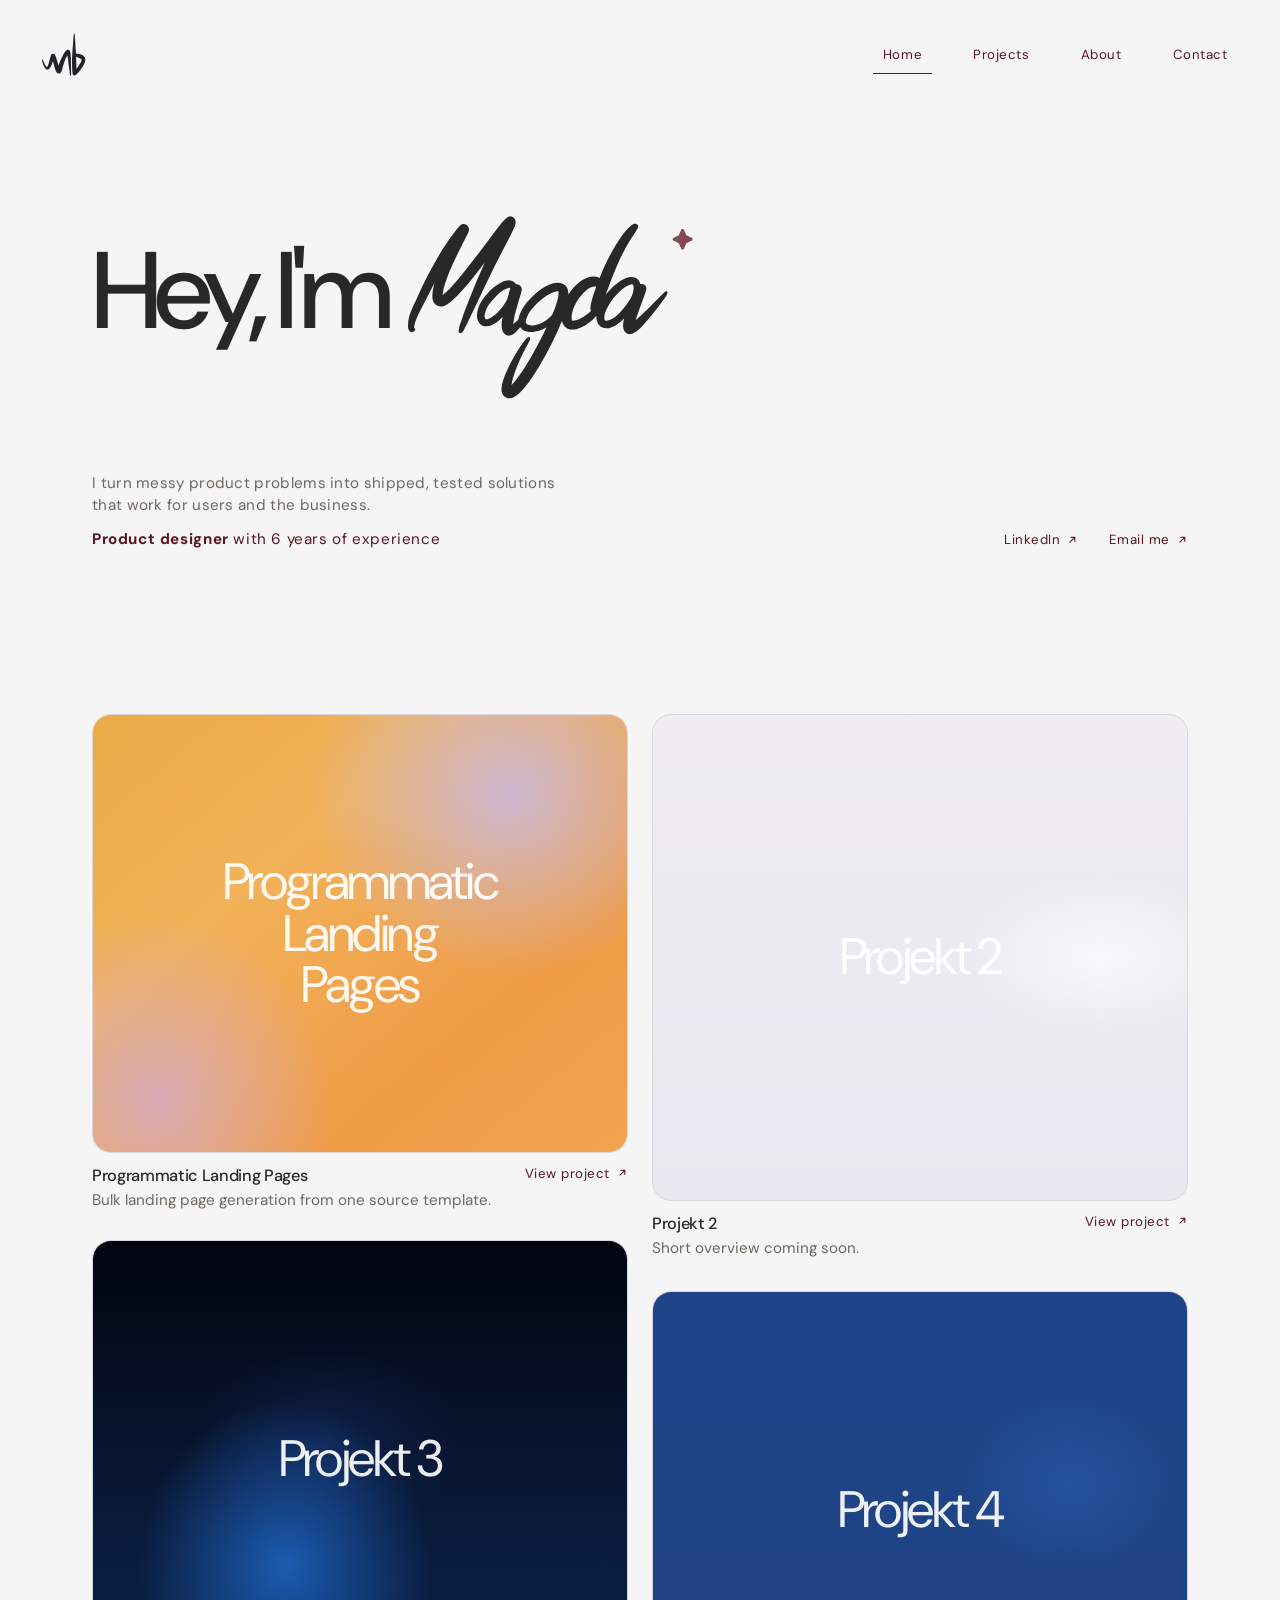
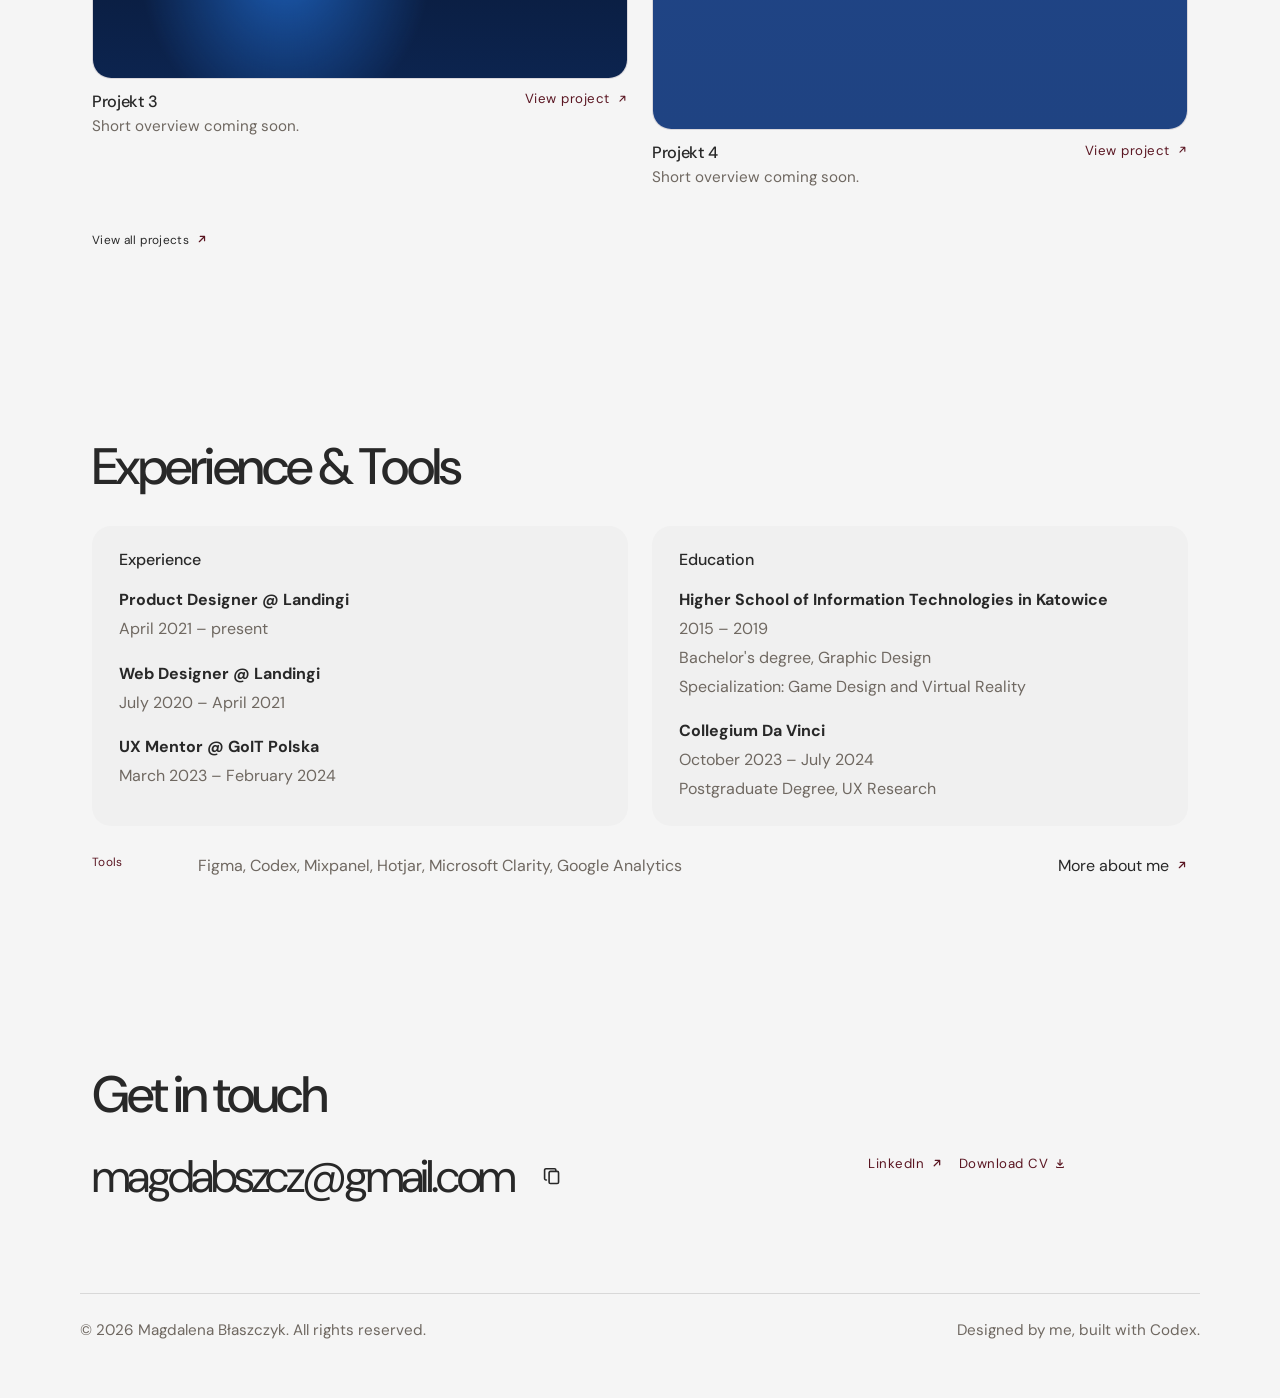
==== commit 6bf91d61: "Update Programmatic Landing Pages case study" ====
--- a/index.html
+++ b/index.html
@@ -101,11 +101,11 @@
                     rel="noreferrer"
                   >
                     <span>LinkedIn</span>
-                    <span class="hero-meta-link-icon" aria-hidden="true">↗</span>
+                    <span class="hero-meta-link-icon" aria-hidden="true"></span>
                   </a>
                   <a class="hero-meta-link" href="mailto:magdabszcz@gmail.com" target="_blank" rel="noreferrer">
                     <span>Email me</span>
-                    <span class="hero-meta-link-icon" aria-hidden="true">↗</span>
+                    <span class="hero-meta-link-icon" aria-hidden="true"></span>
                   </a>
                 </div>
               </div>
@@ -138,7 +138,7 @@
                 </div>
                 <a class="hero-meta-link archive-project-link" href="projects/programmatic-landing-pages/index.html">
                   <span>View project</span>
-                  <span class="hero-meta-link-icon" aria-hidden="true">↗</span>
+                  <span class="hero-meta-link-icon" aria-hidden="true"></span>
                 </a>
               </div>
             </article>
@@ -160,7 +160,7 @@
                 </div>
                 <a class="hero-meta-link archive-project-link" href="project-detail.html">
                   <span>View project</span>
-                  <span class="hero-meta-link-icon" aria-hidden="true">↗</span>
+                  <span class="hero-meta-link-icon" aria-hidden="true"></span>
                 </a>
               </div>
             </article>
@@ -182,7 +182,7 @@
                 </div>
                 <a class="hero-meta-link archive-project-link" href="project-detail.html">
                   <span>View project</span>
-                  <span class="hero-meta-link-icon" aria-hidden="true">↗</span>
+                  <span class="hero-meta-link-icon" aria-hidden="true"></span>
                 </a>
               </div>
             </article>
@@ -204,7 +204,7 @@
                 </div>
                 <a class="hero-meta-link archive-project-link" href="project-detail.html">
                   <span>View project</span>
-                  <span class="hero-meta-link-icon" aria-hidden="true">↗</span>
+                  <span class="hero-meta-link-icon" aria-hidden="true"></span>
                 </a>
               </div>
             </article>
@@ -315,7 +315,7 @@
                   rel="noreferrer"
                 >
                   <span>LinkedIn</span>
-                  <span class="hero-meta-link-icon" aria-hidden="true">↗</span>
+                  <span class="hero-meta-link-icon" aria-hidden="true"></span>
                 </a>
                 <!-- TODO: Replace the placeholder CV file at assets/Magdalena-Blaszczyk-CV.pdf with your real CV. -->
                 <a
@@ -325,7 +325,7 @@
                   rel="noreferrer"
                 >
                   <span>Download CV</span>
-                  <span class="hero-meta-link-icon" aria-hidden="true">↓</span>
+                  <span class="hero-meta-link-icon is-download" aria-hidden="true"></span>
                 </a>
               </div>
             </div>
--- a/styles.css
+++ b/styles.css
@@ -318,8 +318,21 @@
 }
 
 .hero-meta-link-icon {
-  font-size: 0.9em;
-  line-height: 1;
+  width: 0.78rem;
+  height: 0.78rem;
+  flex-shrink: 0;
+  background-color: currentColor;
+  -webkit-mask: url("data:image/svg+xml,%3Csvg xmlns='http://www.w3.org/2000/svg' viewBox='0 0 16 16'%3E%3Cpath fill='black' d='M4.75 11.25a.75.75 0 0 1 0-1.06l5.19-5.19H6.5a.75.75 0 0 1 0-1.5h5.25A.75.75 0 0 1 12.5 4.25V9.5a.75.75 0 0 1-1.5 0V6.06l-5.19 5.19a.75.75 0 0 1-1.06 0Z'/%3E%3C/svg%3E")
+    center / contain no-repeat;
+  mask: url("data:image/svg+xml,%3Csvg xmlns='http://www.w3.org/2000/svg' viewBox='0 0 16 16'%3E%3Cpath fill='black' d='M4.75 11.25a.75.75 0 0 1 0-1.06l5.19-5.19H6.5a.75.75 0 0 1 0-1.5h5.25A.75.75 0 0 1 12.5 4.25V9.5a.75.75 0 0 1-1.5 0V6.06l-5.19 5.19a.75.75 0 0 1-1.06 0Z'/%3E%3C/svg%3E")
+    center / contain no-repeat;
+}
+
+.hero-meta-link-icon.is-download {
+  -webkit-mask: url("data:image/svg+xml,%3Csvg xmlns='http://www.w3.org/2000/svg' viewBox='0 0 16 16'%3E%3Cpath fill='black' d='M8 2.75a.75.75 0 0 1 .75.75v5.69l1.72-1.72a.75.75 0 1 1 1.06 1.06l-3 3a.75.75 0 0 1-1.06 0l-3-3a.75.75 0 0 1 1.06-1.06l1.72 1.72V3.5A.75.75 0 0 1 8 2.75ZM3.5 12.25a.75.75 0 0 1 .75.75v.25h7.5V13a.75.75 0 0 1 1.5 0v.75a1 1 0 0 1-1 1h-8.5a1 1 0 0 1-1-1V13a.75.75 0 0 1 .75-.75Z'/%3E%3C/svg%3E")
+    center / contain no-repeat;
+  mask: url("data:image/svg+xml,%3Csvg xmlns='http://www.w3.org/2000/svg' viewBox='0 0 16 16'%3E%3Cpath fill='black' d='M8 2.75a.75.75 0 0 1 .75.75v5.69l1.72-1.72a.75.75 0 1 1 1.06 1.06l-3 3a.75.75 0 0 1-1.06 0l-3-3a.75.75 0 0 1 1.06-1.06l1.72 1.72V3.5A.75.75 0 0 1 8 2.75ZM3.5 12.25a.75.75 0 0 1 .75.75v.25h7.5V13a.75.75 0 0 1 1.5 0v.75a1 1 0 0 1-1 1h-8.5a1 1 0 0 1-1-1V13a.75.75 0 0 1 .75-.75Z'/%3E%3C/svg%3E")
+    center / contain no-repeat;
 }
 
 .hero-meta-link:hover,
@@ -548,9 +561,15 @@
 .back-link::after,
 .next-project a::after,
 .section-link a::after {
-  content: "↗";
-  color: var(--accent);
-  font-size: 0.88em;
+  content: "";
+  width: 0.82rem;
+  height: 0.82rem;
+  flex-shrink: 0;
+  background-color: var(--accent);
+  -webkit-mask: url("data:image/svg+xml,%3Csvg xmlns='http://www.w3.org/2000/svg' viewBox='0 0 16 16'%3E%3Cpath fill='black' d='M4.75 11.25a.75.75 0 0 1 0-1.06l5.19-5.19H6.5a.75.75 0 0 1 0-1.5h5.25A.75.75 0 0 1 12.5 4.25V9.5a.75.75 0 0 1-1.5 0V6.06l-5.19 5.19a.75.75 0 0 1-1.06 0Z'/%3E%3C/svg%3E")
+    center / contain no-repeat;
+  mask: url("data:image/svg+xml,%3Csvg xmlns='http://www.w3.org/2000/svg' viewBox='0 0 16 16'%3E%3Cpath fill='black' d='M4.75 11.25a.75.75 0 0 1 0-1.06l5.19-5.19H6.5a.75.75 0 0 1 0-1.5h5.25A.75.75 0 0 1 12.5 4.25V9.5a.75.75 0 0 1-1.5 0V6.06l-5.19 5.19a.75.75 0 0 1-1.06 0Z'/%3E%3C/svg%3E")
+    center / contain no-repeat;
   transform: translateY(-1px);
 }
 
@@ -1168,6 +1187,32 @@
   line-height: 0.92;
 }
 
+.project-page-summary-panel {
+  margin-top: -3rem;
+  margin-bottom: 4.2rem;
+  padding: 1.7rem 1.9rem;
+  border-radius: 1.2rem;
+  background: transparent;
+  border: 1px solid rgba(30, 29, 27, 0.08);
+}
+
+.project-page-summary-panel-label {
+  margin: 0 0 0.55rem;
+  color: var(--text);
+  font-size: 0.98rem;
+  line-height: 1.5;
+  letter-spacing: 0.03em;
+  font-weight: 700;
+}
+
+.project-page-summary-panel-text {
+  margin: 0;
+  max-width: 58rem;
+  color: var(--text);
+  font-size: 1rem;
+  line-height: 1.55;
+}
+
 .project-page-intro-grid {
   display: grid;
   grid-template-columns: minmax(17rem, 0.9fr) minmax(0, 1.1fr);
@@ -1229,9 +1274,15 @@
 }
 
 .project-page-inline-link::after {
-  content: "↗";
-  color: var(--accent);
-  font-size: 0.88em;
+  content: "";
+  width: 0.82rem;
+  height: 0.82rem;
+  flex-shrink: 0;
+  background-color: var(--accent);
+  -webkit-mask: url("data:image/svg+xml,%3Csvg xmlns='http://www.w3.org/2000/svg' viewBox='0 0 16 16'%3E%3Cpath fill='black' d='M4.75 11.25a.75.75 0 0 1 0-1.06l5.19-5.19H6.5a.75.75 0 0 1 0-1.5h5.25A.75.75 0 0 1 12.5 4.25V9.5a.75.75 0 0 1-1.5 0V6.06l-5.19 5.19a.75.75 0 0 1-1.06 0Z'/%3E%3C/svg%3E")
+    center / contain no-repeat;
+  mask: url("data:image/svg+xml,%3Csvg xmlns='http://www.w3.org/2000/svg' viewBox='0 0 16 16'%3E%3Cpath fill='black' d='M4.75 11.25a.75.75 0 0 1 0-1.06l5.19-5.19H6.5a.75.75 0 0 1 0-1.5h5.25A.75.75 0 0 1 12.5 4.25V9.5a.75.75 0 0 1-1.5 0V6.06l-5.19 5.19a.75.75 0 0 1-1.06 0Z'/%3E%3C/svg%3E")
+    center / contain no-repeat;
 }
 
 .project-page-summary {
@@ -1273,6 +1324,14 @@
   background: transparent;
 }
 
+.project-page-screens-section .project-page-visual {
+  margin-top: 1.6rem;
+}
+
+.project-page-screens-section + .project-page-visual {
+  margin-top: 1.6rem;
+}
+
 .project-page-visual-card {
   padding: 4.8rem;
   border-radius: 1.2rem;
@@ -1286,6 +1345,13 @@
   border-radius: 1.2rem;
 }
 
+.project-page-visual-caption {
+  margin: 1rem 0 0;
+  color: var(--muted);
+  font-size: 0.95rem;
+  line-height: 1.45;
+}
+
 .project-page-visual figcaption {
   margin-top: 0.95rem;
   color: var(--muted);
@@ -1320,7 +1386,7 @@
 
 .project-page-section-title {
   margin: 0;
-  font-size: clamp(2rem, 4.1vw, 3.2rem);
+  font-size: clamp(1.8rem, 3.7vw, 2.8rem);
   line-height: 0.98;
   letter-spacing: -0.065em;
 }
